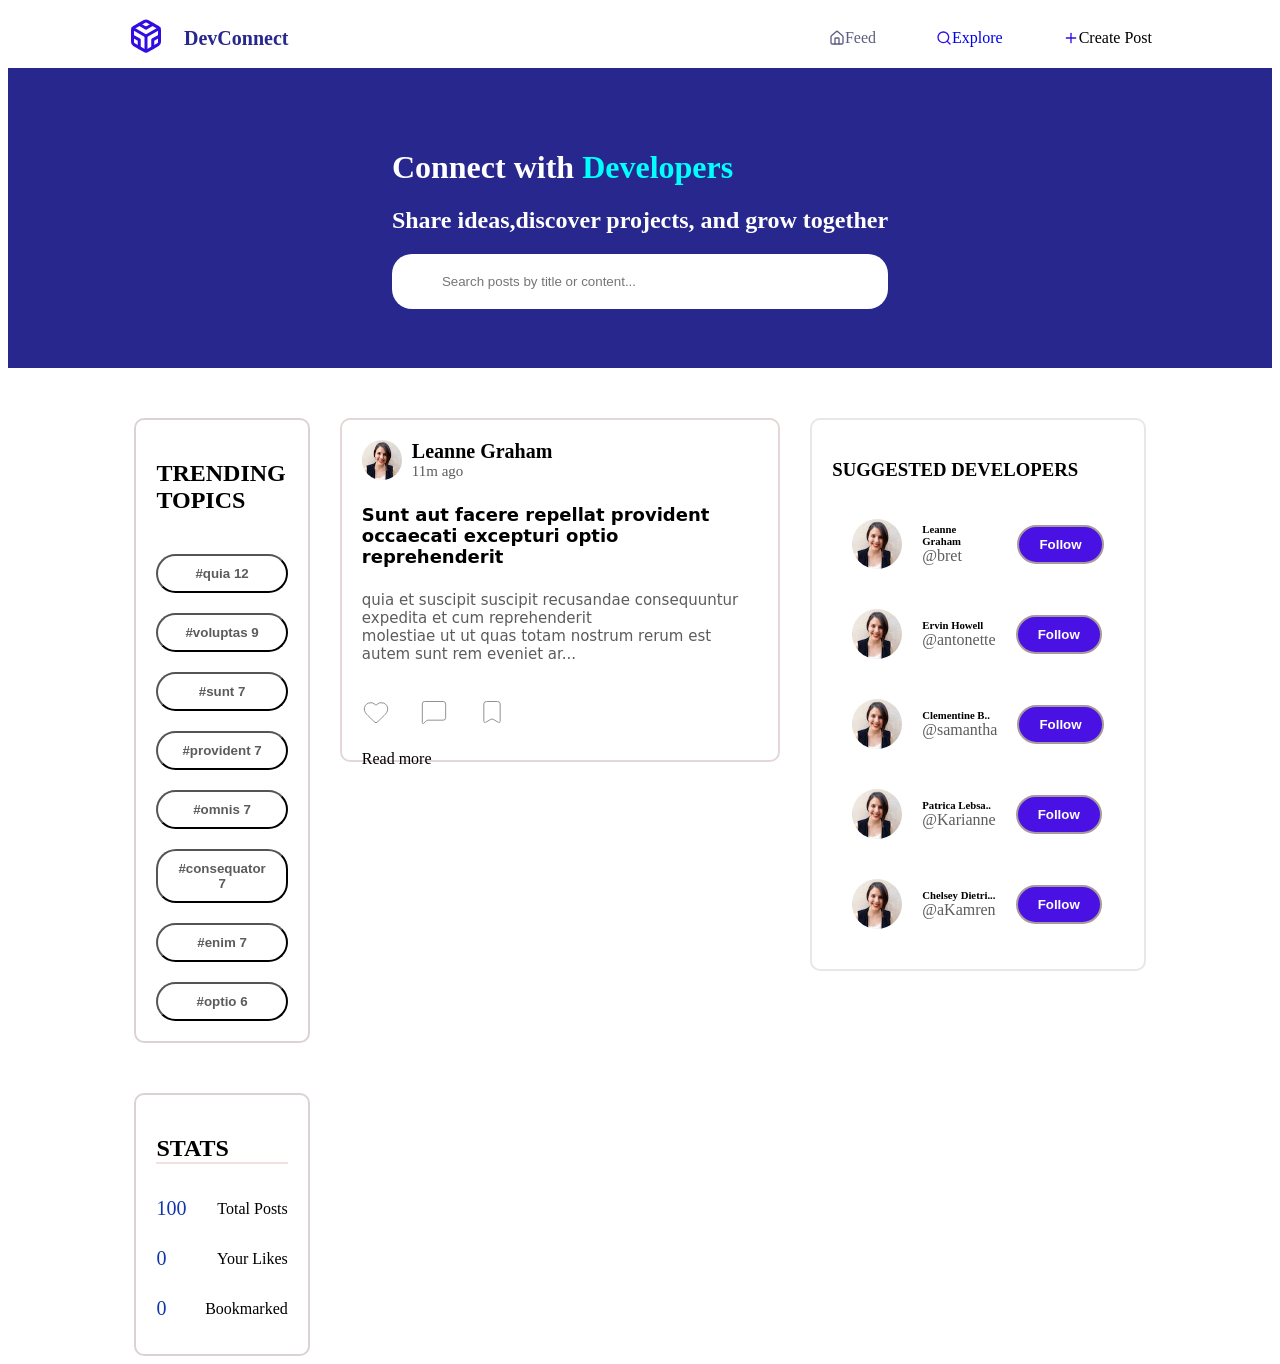
==== index.html @ de9b831e "Initializing files into github" ====
<!DOCTYPE HTML>
<HTML>
    <head>
        <meta charset="utf-8">
        <title>DevConnect</title>
        <link rel="stylesheet" href="style.css">
    </head>
    <body>
        <header>
            <div class="sticky_head">
            <div class="logo">
                <div class="logo_img">
                    <svg xmlns="http://www.w3.org/2000/svg" width="36" height="36" viewBox="0 0 24 24" fill="none" stroke="#310de3" stroke-width="2" stroke-linecap="round" stroke-linejoin="round" class="lucide lucide-codesandbox-icon lucide-codesandbox"><path d="M21 16V8a2 2 0 0 0-1-1.73l-7-4a2 2 0 0 0-2 0l-7 4A2 2 0 0 0 3 8v8a2 2 0 0 0 1 1.73l7 4a2 2 0 0 0 2 0l7-4A2 2 0 0 0 21 16z"/><polyline points="7.5 4.21 12 6.81 16.5 4.21"/><polyline points="7.5 19.79 7.5 14.6 3 12"/><polyline points="21 12 16.5 14.6 16.5 19.79"/><polyline points="3.27 6.96 12 12.01 20.73 6.96"/><line x1="12" x2="12" y1="22.08" y2="12"/></svg>
                </div>
                <div class="logo_content"><span>DevConnect</span></div>
            </div>
            <div class="menu">
                <span class="feed">
                    
                        <a href="feed.html">
                            <svg xmlns="http://www.w3.org/2000/svg" width="16" height="16" viewBox="0 0 24 24" fill="none" stroke="currentColor" stroke-width="2" stroke-linecap="round" stroke-linejoin="round" class="lucide lucide-house-icon lucide-house"><path d="M15 21v-8a1 1 0 0 0-1-1h-4a1 1 0 0 0-1 1v8"/><path d="M3 10a2 2 0 0 1 .709-1.528l7-6a2 2 0 0 1 2.582 0l7 6A2 2 0 0 1 21 10v9a2 2 0 0 1-2 2H5a2 2 0 0 1-2-2z"/></svg>
                            <span>
                                Feed
                            </span>
                        </a>
                       
                </span>
                <span class="explore">
                    
                        <a href="explore.html">
                            <svg xmlns="http://www.w3.org/2000/svg" width="16" height="16" viewBox="0 0 24 24" fill="none" stroke="#310de3" stroke-width="2" stroke-linecap="round" stroke-linejoin="round" class="lucide lucide-search-icon lucide-search"><path d="m21 21-4.34-4.34"/><circle cx="11" cy="11" r="8"/></svg>
                            <span>
                                Explore
                            </span>
                        </a>
                    
                </span>    
                <span class="create_post">
                    
                    
                        <a href="create_post.html">
                            <svg xmlns="http://www.w3.org/2000/svg" width="16" height="16" viewBox="0 0 24 24" fill="none" stroke="#310de3" stroke-width="2" stroke-linecap="round" stroke-linejoin="round" class="lucide lucide-plus-icon lucide-plus"><line x1="12" x2="12" y1="5" y2="19"/><line x1="5" x2="19" y1="12" y2="12"/></svg>
                            <span>Create Post</span>
                        </a>
                       
                </span>
            </div>
            </div>
        </header>
        <div class="blue_bar">
            <div class="blue_bar_content">
                <div class="blue_heading">
                    <h1>Connect with <span>Developers</span></h1>
                </div>
                <div class="blue_para">
                    <h2>Share ideas,discover projects, and grow together</h2>
                </div>
                <div class="input_bar">
                    <input type="text" placeholder="Search posts by title or content...">
                </div>
            </div>
        </div>

        <div class="feed_body">
            <div class="left_bar">
                <div class="trending_bar">
                    <h2>TRENDING TOPICS</h2>
                    <button>#quia <span>12</span></button>
                    <button>#voluptas <span>9</span></button>
                    <button>#sunt <span>7</span></button>
                    <button>#provident <span>7</span></button>
                    <button>#omnis <span>7</span></button>
                    <button>#consequator <span>7</span></button>
                    <button>#enim <span>7</span></button>
                    <button>#optio <span>6</span></button>

                </div> 
                <div class="stats_bar">
                    <h2>STATS</h2>
                    <div><span>100</span><p>Total Posts</p></div>
                    <div><span>0</span><p>Your Likes</p></div>
                    <div><span>0</span><p>Bookmarked</p></div>
                </div>
            
            </div>
            <div class="middle_bar">
                <div class="infinite_para">
                    <div class="post_header">
                        <img src="img/26.jpg">
                        <div class="user_details">
                            <h6>Leanne Graham</h6>
                            <p>11m ago</p>
                        </div>
                    </div>    
                        <div class="post_body">
                            <h4>
                                Sunt aut facere repellat provident occaecati excepturi optio<br>reprehenderit
                            </h4>
                            <p>
                               quia et suscipit suscipit recusandae consequuntur expedita et cum reprehenderit<br>molestiae ut ut quas totam nostrum rerum est autem sunt rem eveniet ar... 
                            </p>
                        </div>
                        <div class="post_footer">
                            <span class="like"><svg xmlns="http://www.w3.org/2000/svg" width="28" height="28" viewBox="0 0 24 24" fill="none" stroke="#878282" stroke-width="0.75" stroke-linecap="round" stroke-linejoin="round" class="lucide lucide-heart-icon lucide-heart"><path d="M2 9.5a5.5 5.5 0 0 1 9.591-3.676.56.56 0 0 0 .818 0A5.49 5.49 0 0 1 22 9.5c0 2.29-1.5 4-3 5.5l-5.492 5.313a2 2 0 0 1-3 .019L5 15c-1.5-1.5-3-3.2-3-5.5"/></svg></span>
                        
                        <span class="message">
                            <svg xmlns="http://www.w3.org/2000/svg" width="28" height="28" viewBox="0 0 24 24" fill="none" stroke="#878282" stroke-width="0.75" stroke-linecap="round" stroke-linejoin="round" class="lucide lucide-message-square-icon lucide-message-square"><path d="M22 17a2 2 0 0 1-2 2H6.828a2 2 0 0 0-1.414.586l-2.202 2.202A.71.71 0 0 1 2 21.286V5a2 2 0 0 1 2-2h16a2 2 0 0 1 2 2z"/></svg>
                        </span>
                        <span class="save">
                            <svg xmlns="http://www.w3.org/2000/svg" width="28" height="28" viewBox="0 0 24 24" fill="none" stroke="#878282" stroke-width="0.75" stroke-linecap="round" stroke-linejoin="round" class="lucide lucide-bookmark-icon lucide-bookmark"><path d="M17 3a2 2 0 0 1 2 2v15a1 1 0 0 1-1.496.868l-4.512-2.578a2 2 0 0 0-1.984 0l-4.512 2.578A1 1 0 0 1 5 20V5a2 2 0 0 1 2-2z"/></svg>
                        </span>
                        </div>
                        <span>Read more</span>
                    
                </div>
            </div>
            <div class="right_bar">
                <div class="Suggestions_bar">
                    <h3>SUGGESTED DEVELOPERS</h3>
                    <div class="developer_details">
                        <img src="img/26.jpg">
                        <div class="name">
                            <h6>Leanne Graham</h6>
                            <p>@bret</p>
                        </div>
                        <button>Follow</button>
                    </div>
                    <div class="developer_details">
                        <img src="img/26.jpg">
                        <div class="name">
                            <h6>Ervin Howell</h6>
                            <p>@antonette</p>
                        </div>
                        <button>Follow</button>
                    </div>
                    <div class="developer_details">
                        <img src="img/26.jpg">
                        <div class="name">
                            <h6>Clementine B..</h6>
                            <p>@samantha</p>
                        </div>
                        <button>Follow</button>
                    </div>
                    <div class="developer_details">
                        <img src="img/26.jpg">
                        <div class="name">
                            <h6>Patrica Lebsa..</h6>
                            <p>@Karianne</p>
                        </div>
                        <button>Follow</button>
                    </div>
                    <div class="developer_details">
                        <img src="img/26.jpg">
                        <div class="name">
                            <h6>Chelsey Dietri...</h6>
                            <p>@aKamren</p>
                        </div>
                        <button>Follow</button>
                    </div>
                </div>
                
                </div>
            </div>
        </div>

    </body>
</HTML>
---- style.css ----
.sticky_head{
    display: flex;
    align-items: center;
    justify-content: space-between;
    padding-left: 20px;
    padding-right: 100px;
    height: 60px;
}
.logo{
    display: flex;
    align-items: center;
    gap:20px;
    padding-left: 100px;
}
.logo_content{
    color: rgb(39, 39, 142);
    font-size: 20px;
    font-weight: 700;
}
.menu{
    display: flex;
    align-items: center;
    gap:20px;
    
}
.feed{
    display: flex;
    align-items: center;
    
    
    padding: 10px 20px 10px 20px;
    border-radius: 5px;
    
}
.feed a{
    display: flex;
    align-items: center;
    text-decoration: none;
    color: rgb(93, 93, 130);
}
.feed:hover{
    background-color: rgb(214, 214, 228);
    color: rgb(159, 87, 214);
}

.explore{
    display: flex;
    align-items: center;
    
    gap:10px;
    padding: 10px 20px 10px 20px;
    border-radius: 5px;
}
.explore a{
    display: flex;
    align-items: center;
    text-decoration: none;
}
.explore:hover{
    background-color: rgb(214, 214, 228);
    color: rgb(142, 9, 224);
}
.create_post{
    display: flex;
    align-items: center;
    gap:10px;
    padding: 10px 20px 10px 20px;
    border-radius: 5px;
}
.create_post a{
    display: flex;
    align-items: center;
    text-decoration: none;
    color: black;
}
.create_post:hover{
    background-color: rgb(214, 214, 228);
    color: rgb(159, 87, 214);
}

.blue_bar{
    display: flex;
    flex-direction: column;
    align-items: center;
    justify-content: center;
    gap: 20px;
    background-color: rgb(39, 39, 142);
    width: 100%;
    height:300px;
    color:white;
   
}


.blue_para_heading{
    font-size: 50px;
    font-weight: 700;

}
.blue_heading span{
    color:aqua;
}

.input_bar{
    display: flex;
    align-items: center;
    justify-content: center;
    width: 100%;
}
.input_bar input{
    width: 50%;
    padding: 10px;
    border-radius: 20px;
    border: none;
    
    padding:20px 200px 20px 50px;
}



/* trending section */


.left_bar{
    display: flex;
    flex-direction: column;
    gap:50px;
}
.feed_body{
    display: flex;
    padding-left: 10%;
    padding-right: 10%;
    padding-top: 50px;
    gap:30px;
    justify-content: center;

}
.trending_bar{
    display: flex;
    flex-direction: column;
    justify-content: space-around;
    gap: 20px;
    padding: 20px;
    border:2px solid rgb(219, 211, 211);
    border-radius: 10px;
}
.trending_bar button{
    padding: 10px 20px 10px 20px;
    border-radius: 20px;
    border: 2px sloid  rgb(168, 154, 154);
    background-color: white;
    color: rgb(93, 91, 91);
    font-weight: 700;
}

.trending_bar button:hover{
    background-color: rgb(214, 214, 228);
    color: rgb(142, 9, 224);
    cursor: pointer;
}

.stats_bar{
    display: flex;
    flex-direction: column;
    padding:20px 20px 20px 20px;
    border:2px solid rgb(219, 211, 211);
    border-radius: 10px;;
}
.stats_bar h2{
    border-bottom: 2px solid rgb(243, 223, 223);
}

.stats_bar div{
    display: flex;
    align-items: center;
    justify-content: space-between;
    
}
.stats_bar div span{
    font-size: 20px;
    color: rgb(16, 54, 170);
}


/*middle bar*/
.middle_bar{
    display: flex;
    flex-direction: column;
    flex-grow: 1;
    border:2px solid rgb(229, 215, 215);
    border-radius: 10px;
    padding:20px 20px 20px 20px;
    height:300px;
}
.post_header{
    display: flex;
    
    align-items: center;
    
}
.post_header img{
    width: 40px;
    height: 40px;
    border-radius: 50%;
}
.user_details{
    display: flex;
    flex-direction: column;
    padding-left: 10px;
    
    
    
}
.user_details h6{
    font-size: 20px;
    margin-bottom:0;
    margin-top: 0;
    
}
.user_details p{
    font-size:15px ;
    margin:0;
    color: rgb(93, 91, 91);
}
.post_body h4{
    font-size: 18px;
    font-family: system-ui, -apple-system, BlinkMacSystemFont, 'Segoe UI', Roboto, Oxygen, Ubuntu, Cantarell, 'Open Sans', 'Helvetica Neue', sans-serif;
    
}
.post_body p{
    font-size: 15px;
    color: rgb(93, 91, 91);
    font-family: system-ui, -apple-system, BlinkMacSystemFont, 'Segoe UI', Roboto, Oxygen, Ubuntu, Cantarell, 'Open Sans', 'Helvetica Neue', sans-serif;
}

.post_footer{
    display: flex;
    align-items: center;
    gap: 30px;
    padding-top: 20px;
    padding-bottom: 20px;
}
.user_details h6:hover{
    color:blue;
}
.post_body h4:hover{
    color:blue;
}






















/*right bar*/
.right_bar{
    display:flex;
    flex-direction: column;
    border:2px solid rgb(233, 230, 230);
    border-radius: 10px;
    width:fit-content;
    height:fit-content;
}
.Suggestions_bar{
    display: flex;
    flex-direction: column;
    padding: 20px;
}
.developer_details{
    display: flex;
    align-items: center;
    gap: 20px;
    padding: 20px;
}
.developer_details img{
    width: 50px;
    height: 50px;
    border-radius: 50%;
}
.developer_details div{
    display: flex;
    flex-direction: column;
}
.name h6{
    margin:0;
    margin-bottom: 0;
}
.name p{
    margin:0;
    color: rgb(93, 91, 91);
}

.developer_details button{
    padding: 10px 20px 10px 20px;
    border-radius: 20px;
    border: 2px solid  rgb(168, 154, 154);
    background-color: rgb(73, 17, 227);
    color: white;
    font-weight: 700;
}
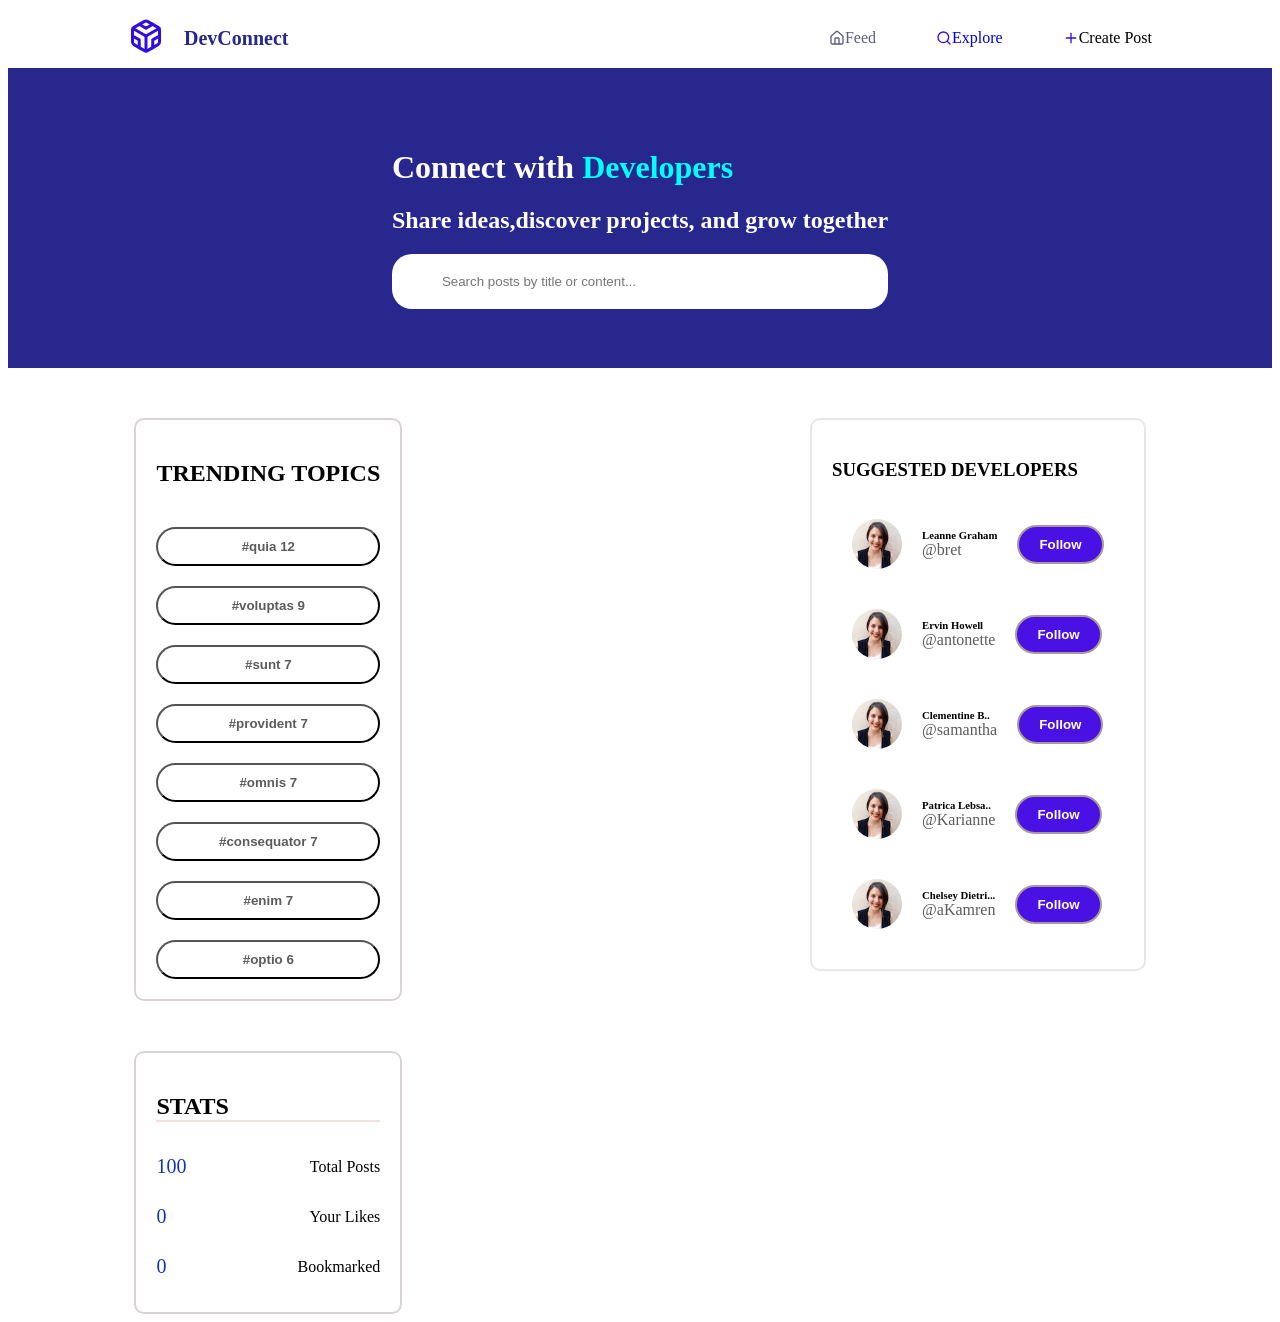
==== commit 4c4a9d05: "added js file" ====
--- a/index.html
+++ b/index.html
@@ -83,7 +83,7 @@
                 </div>
             
             </div>
-            <div class="middle_bar">
+            <!--<div class="middle_bar">
                 <div class="infinite_para">
                     <div class="post_header">
                         <img src="img/26.jpg">
@@ -113,7 +113,14 @@
                         <span>Read more</span>
                     
                 </div>
-            </div>
+            </div>-->
+
+
+
+            <div class="middle_bar">
+                <div class="infinite_para" id="feed"></div>
+            
+                </div>
             <div class="right_bar">
                 <div class="Suggestions_bar">
                     <h3>SUGGESTED DEVELOPERS</h3>
@@ -162,6 +169,6 @@
                 </div>
             </div>
         </div>
-
+        <script src="index.js"></script>
     </body>
 </HTML>
--- a/style.css
+++ b/style.css
@@ -121,19 +121,24 @@
 /* trending section */
 
 
-.left_bar{
-    display: flex;
-    flex-direction: column;
-    gap:50px;
-}
+
 .feed_body{
     display: flex;
+    align-items: flex-start;
     padding-left: 10%;
     padding-right: 10%;
     padding-top: 50px;
     gap:30px;
     justify-content: center;
-
+    
+}
+
+.left_bar{
+    display: flex;
+    flex-direction: column;
+    gap:50px;
+    position: sticky;
+    top: 30px;
 }
 .trending_bar{
     display: flex;
@@ -143,6 +148,7 @@
     padding: 20px;
     border:2px solid rgb(219, 211, 211);
     border-radius: 10px;
+    
 }
 .trending_bar button{
     padding: 10px 20px 10px 20px;
@@ -164,7 +170,8 @@
     flex-direction: column;
     padding:20px 20px 20px 20px;
     border:2px solid rgb(219, 211, 211);
-    border-radius: 10px;;
+    border-radius: 10px;
+       
 }
 .stats_bar h2{
     border-bottom: 2px solid rgb(243, 223, 223);
@@ -183,7 +190,7 @@
 
 
 /*middle bar*/
-.middle_bar{
+/*.middle_bar{
     display: flex;
     flex-direction: column;
     flex-grow: 1;
@@ -191,6 +198,11 @@
     border-radius: 10px;
     padding:20px 20px 20px 20px;
     height:300px;
+    transition: transform 0.3s ease, box-shadow 0.3s ease;
+}
+.middle_bar:hover{
+    box-shadow: 0 0 2px blue;
+    transform: translateY(-5px) scale(1); 
 }
 .post_header{
     display: flex;
@@ -246,7 +258,90 @@
 .post_body h4:hover{
     color:blue;
 }
-
+*/
+.post_footer span svg {
+  transition: stroke 0.2s ease, fill 0.2s ease, transform 0.15s ease;
+  cursor: pointer;
+}
+
+.post_footer span:active svg {
+  transform: scale(0.9);
+}
+
+
+.middle_bar{
+  display: flex;
+  flex-direction: column;
+  
+  gap: 16px;          
+  flex-grow: 1;
+  padding: 20px;
+  
+}
+
+.post{
+  border: 2px solid rgb(229, 215, 215);
+  border-radius: 10px;
+  padding: 20px;
+  transition: transform 0.3s ease, box-shadow 0.3s ease;
+  background: #fff;
+}
+.post {
+  margin-bottom: 16px;   
+}
+.post:hover{
+  box-shadow: 0 0 6px blue;
+  transform: translateY(-5px);
+}
+
+.post_header{
+  display: flex;
+  align-items: center;
+}
+
+.post_header img{
+  width: 40px;
+  height: 40px;
+  border-radius: 50%;
+}
+
+.user_details{
+  display: flex;
+  flex-direction: column;
+  padding-left: 10px;
+}
+
+.user_details h6{
+  font-size: 20px;
+  margin: 0;
+}
+
+.user_details p{
+  font-size: 15px;
+  margin: 0;
+  color: rgb(93, 91, 91);
+}
+
+.post_body h4{
+  font-size: 18px;
+}
+
+.post_body p{
+  font-size: 15px;
+  color: rgb(93, 91, 91);
+}
+
+.post_footer{
+  display: flex;
+  align-items: center;
+  gap: 30px;
+  padding: 20px 0;
+}
+
+.user_details h6:hover,
+.post_body h4:hover{
+  color: blue;
+}
 
 
 
@@ -276,6 +371,8 @@
     border-radius: 10px;
     width:fit-content;
     height:fit-content;
+    position: sticky;
+    top: 30px;
 }
 .Suggestions_bar{
     display: flex;
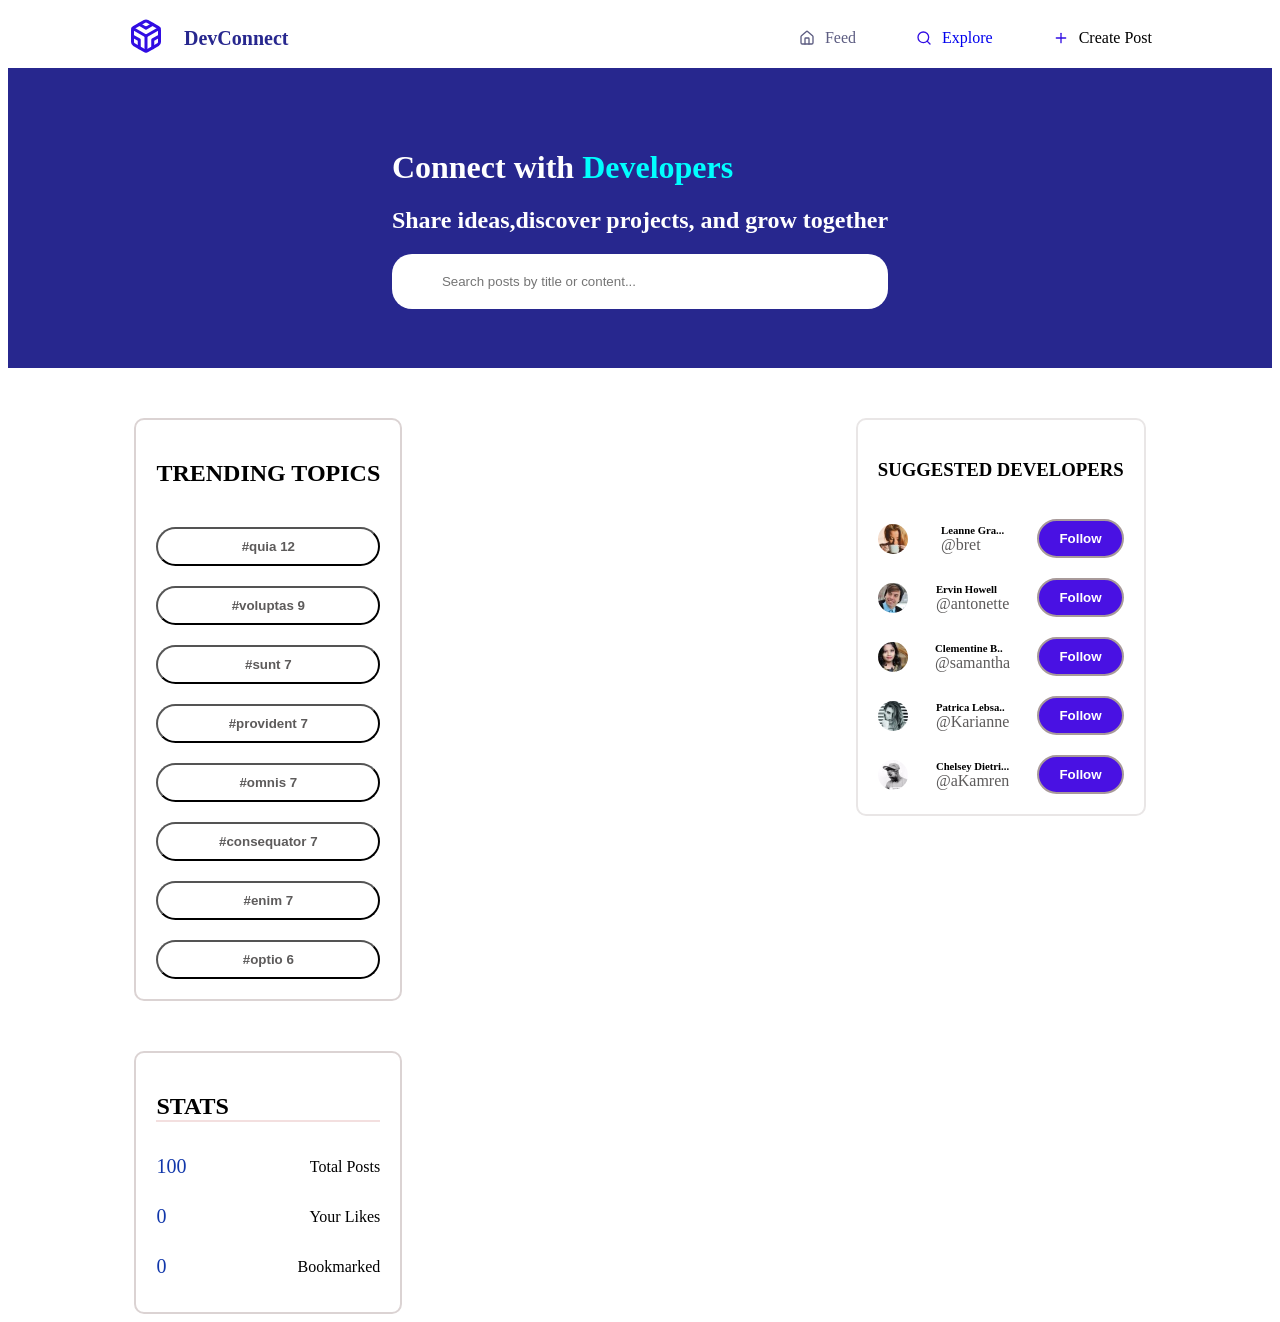
==== commit 8c93c57d: "Add JS file and UI updates" ====
--- a/index.html
+++ b/index.html
@@ -38,7 +38,7 @@
                 <span class="create_post">
                     
                     
-                        <a href="create_post.html">
+                        <a href="create.html">
                             <svg xmlns="http://www.w3.org/2000/svg" width="16" height="16" viewBox="0 0 24 24" fill="none" stroke="#310de3" stroke-width="2" stroke-linecap="round" stroke-linejoin="round" class="lucide lucide-plus-icon lucide-plus"><line x1="12" x2="12" y1="5" y2="19"/><line x1="5" x2="19" y1="12" y2="12"/></svg>
                             <span>Create Post</span>
                         </a>
@@ -56,7 +56,7 @@
                     <h2>Share ideas,discover projects, and grow together</h2>
                 </div>
                 <div class="input_bar">
-                    <input type="text" placeholder="Search posts by title or content...">
+                    <input id="search_input" type="text" placeholder="Search posts by title or content...">
                 </div>
             </div>
         </div>
@@ -83,41 +83,12 @@
                 </div>
             
             </div>
-            <!--<div class="middle_bar">
-                <div class="infinite_para">
-                    <div class="post_header">
-                        <img src="img/26.jpg">
-                        <div class="user_details">
-                            <h6>Leanne Graham</h6>
-                            <p>11m ago</p>
-                        </div>
-                    </div>    
-                        <div class="post_body">
-                            <h4>
-                                Sunt aut facere repellat provident occaecati excepturi optio<br>reprehenderit
-                            </h4>
-                            <p>
-                               quia et suscipit suscipit recusandae consequuntur expedita et cum reprehenderit<br>molestiae ut ut quas totam nostrum rerum est autem sunt rem eveniet ar... 
-                            </p>
-                        </div>
-                        <div class="post_footer">
-                            <span class="like"><svg xmlns="http://www.w3.org/2000/svg" width="28" height="28" viewBox="0 0 24 24" fill="none" stroke="#878282" stroke-width="0.75" stroke-linecap="round" stroke-linejoin="round" class="lucide lucide-heart-icon lucide-heart"><path d="M2 9.5a5.5 5.5 0 0 1 9.591-3.676.56.56 0 0 0 .818 0A5.49 5.49 0 0 1 22 9.5c0 2.29-1.5 4-3 5.5l-5.492 5.313a2 2 0 0 1-3 .019L5 15c-1.5-1.5-3-3.2-3-5.5"/></svg></span>
-                        
-                        <span class="message">
-                            <svg xmlns="http://www.w3.org/2000/svg" width="28" height="28" viewBox="0 0 24 24" fill="none" stroke="#878282" stroke-width="0.75" stroke-linecap="round" stroke-linejoin="round" class="lucide lucide-message-square-icon lucide-message-square"><path d="M22 17a2 2 0 0 1-2 2H6.828a2 2 0 0 0-1.414.586l-2.202 2.202A.71.71 0 0 1 2 21.286V5a2 2 0 0 1 2-2h16a2 2 0 0 1 2 2z"/></svg>
-                        </span>
-                        <span class="save">
-                            <svg xmlns="http://www.w3.org/2000/svg" width="28" height="28" viewBox="0 0 24 24" fill="none" stroke="#878282" stroke-width="0.75" stroke-linecap="round" stroke-linejoin="round" class="lucide lucide-bookmark-icon lucide-bookmark"><path d="M17 3a2 2 0 0 1 2 2v15a1 1 0 0 1-1.496.868l-4.512-2.578a2 2 0 0 0-1.984 0l-4.512 2.578A1 1 0 0 1 5 20V5a2 2 0 0 1 2-2z"/></svg>
-                        </span>
-                        </div>
-                        <span>Read more</span>
-                    
-                </div>
-            </div>-->
+            
 
 
-
+            
             <div class="middle_bar">
+                
                 <div class="infinite_para" id="feed"></div>
             
                 </div>
@@ -125,44 +96,44 @@
                 <div class="Suggestions_bar">
                     <h3>SUGGESTED DEVELOPERS</h3>
                     <div class="developer_details">
-                        <img src="img/26.jpg">
+                        <img src="img/60.jpeg">
                         <div class="name">
-                            <h6>Leanne Graham</h6>
+                            <h6>Leanne Gra...</h6>
                             <p>@bret</p>
                         </div>
-                        <button>Follow</button>
+                        <button class="follow_button">Follow</button>
                     </div>
                     <div class="developer_details">
-                        <img src="img/26.jpg">
+                        <img src="img/61.jpeg">
                         <div class="name">
                             <h6>Ervin Howell</h6>
                             <p>@antonette</p>
                         </div>
-                        <button>Follow</button>
+                        <button class="follow_button">Follow</button>
                     </div>
                     <div class="developer_details">
-                        <img src="img/26.jpg">
+                        <img src="img/62.jpeg">
                         <div class="name">
                             <h6>Clementine B..</h6>
                             <p>@samantha</p>
                         </div>
-                        <button>Follow</button>
+                        <button class="follow_button">Follow</button>
                     </div>
                     <div class="developer_details">
-                        <img src="img/26.jpg">
+                        <img src="img/63.jpeg">
                         <div class="name">
                             <h6>Patrica Lebsa..</h6>
                             <p>@Karianne</p>
                         </div>
-                        <button>Follow</button>
+                        <button class="follow_button">Follow</button>
                     </div>
                     <div class="developer_details">
-                        <img src="img/26.jpg">
+                        <img src="img/64.jpeg">
                         <div class="name">
                             <h6>Chelsey Dietri...</h6>
                             <p>@aKamren</p>
                         </div>
-                        <button>Follow</button>
+                        <button class="follow_button">Follow</button>
                     </div>
                 </div>
                 
--- a/style.css
+++ b/style.css
@@ -5,6 +5,11 @@
     padding-left: 20px;
     padding-right: 100px;
     height: 60px;
+    position:sticky;
+    top:0;
+    
+    z-index: 1000;
+    
 }
 .logo{
     display: flex;
@@ -34,6 +39,7 @@
 }
 .feed a{
     display: flex;
+    gap:10px;
     align-items: center;
     text-decoration: none;
     color: rgb(93, 93, 130);
@@ -53,6 +59,7 @@
 }
 .explore a{
     display: flex;
+    gap:10px;
     align-items: center;
     text-decoration: none;
 }
@@ -69,6 +76,7 @@
 }
 .create_post a{
     display: flex;
+    gap: 10px;
     align-items: center;
     text-decoration: none;
     color: black;
@@ -189,76 +197,7 @@
 }
 
 
-/*middle bar*/
-/*.middle_bar{
-    display: flex;
-    flex-direction: column;
-    flex-grow: 1;
-    border:2px solid rgb(229, 215, 215);
-    border-radius: 10px;
-    padding:20px 20px 20px 20px;
-    height:300px;
-    transition: transform 0.3s ease, box-shadow 0.3s ease;
-}
-.middle_bar:hover{
-    box-shadow: 0 0 2px blue;
-    transform: translateY(-5px) scale(1); 
-}
-.post_header{
-    display: flex;
-    
-    align-items: center;
-    
-}
-.post_header img{
-    width: 40px;
-    height: 40px;
-    border-radius: 50%;
-}
-.user_details{
-    display: flex;
-    flex-direction: column;
-    padding-left: 10px;
-    
-    
-    
-}
-.user_details h6{
-    font-size: 20px;
-    margin-bottom:0;
-    margin-top: 0;
-    
-}
-.user_details p{
-    font-size:15px ;
-    margin:0;
-    color: rgb(93, 91, 91);
-}
-.post_body h4{
-    font-size: 18px;
-    font-family: system-ui, -apple-system, BlinkMacSystemFont, 'Segoe UI', Roboto, Oxygen, Ubuntu, Cantarell, 'Open Sans', 'Helvetica Neue', sans-serif;
-    
-}
-.post_body p{
-    font-size: 15px;
-    color: rgb(93, 91, 91);
-    font-family: system-ui, -apple-system, BlinkMacSystemFont, 'Segoe UI', Roboto, Oxygen, Ubuntu, Cantarell, 'Open Sans', 'Helvetica Neue', sans-serif;
-}
-
-.post_footer{
-    display: flex;
-    align-items: center;
-    gap: 30px;
-    padding-top: 20px;
-    padding-bottom: 20px;
-}
-.user_details h6:hover{
-    color:blue;
-}
-.post_body h4:hover{
-    color:blue;
-}
-*/
+
 .post_footer span svg {
   transition: stroke 0.2s ease, fill 0.2s ease, transform 0.15s ease;
   cursor: pointer;
@@ -367,10 +306,12 @@
 .right_bar{
     display:flex;
     flex-direction: column;
+    justify-content: flex-start;
+    gap:10px;
     border:2px solid rgb(233, 230, 230);
     border-radius: 10px;
     width:fit-content;
-    height:fit-content;
+    
     position: sticky;
     top: 30px;
 }
@@ -379,15 +320,19 @@
     flex-direction: column;
     padding: 20px;
 }
+
+
 .developer_details{
     display: flex;
     align-items: center;
+    justify-content: space-between;
     gap: 20px;
-    padding: 20px;
+    padding:0;
+    padding-top: 20px;
 }
 .developer_details img{
-    width: 50px;
-    height: 50px;
+    width: 30px;
+    height: 30px;
     border-radius: 50%;
 }
 .developer_details div{
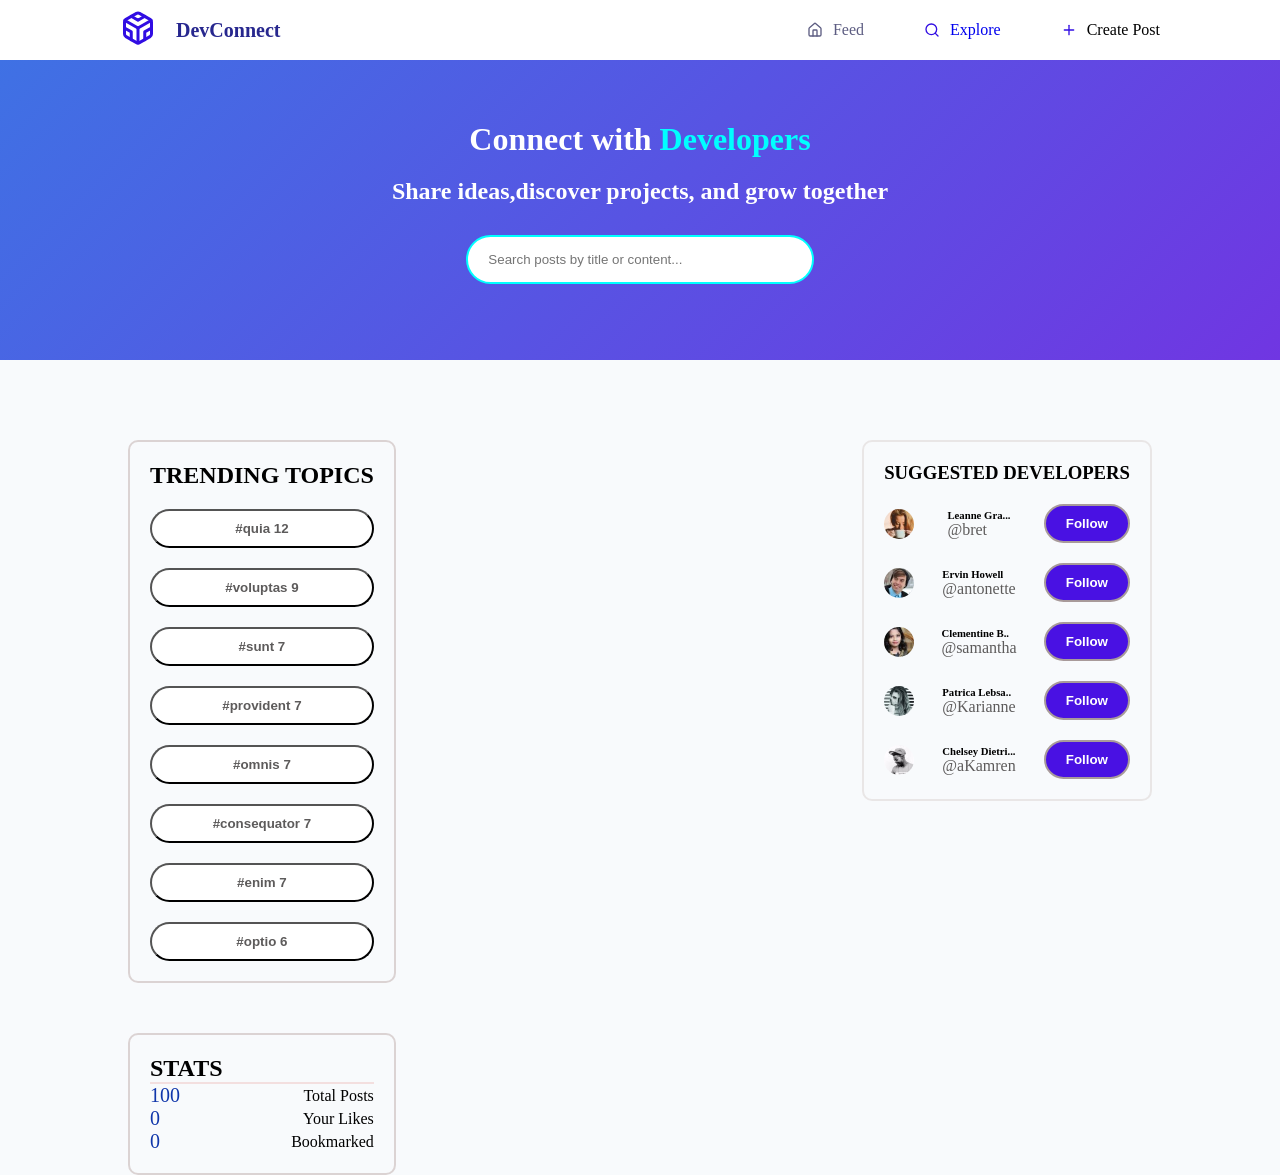
==== commit 454718a0: "Initial commit" ====
--- a/index.html
+++ b/index.html
@@ -3,7 +3,7 @@
     <head>
         <meta charset="utf-8">
         <title>DevConnect</title>
-        <link rel="stylesheet" href="style.css">
+        <link rel="stylesheet" href="./style.scss/styles.css">
     </head>
     <body>
         <header>
@@ -17,7 +17,7 @@
             <div class="menu">
                 <span class="feed">
                     
-                        <a href="feed.html">
+                        <a href="index.html">
                             <svg xmlns="http://www.w3.org/2000/svg" width="16" height="16" viewBox="0 0 24 24" fill="none" stroke="currentColor" stroke-width="2" stroke-linecap="round" stroke-linejoin="round" class="lucide lucide-house-icon lucide-house"><path d="M15 21v-8a1 1 0 0 0-1-1h-4a1 1 0 0 0-1 1v8"/><path d="M3 10a2 2 0 0 1 .709-1.528l7-6a2 2 0 0 1 2.582 0l7 6A2 2 0 0 1 21 10v9a2 2 0 0 1-2 2H5a2 2 0 0 1-2-2z"/></svg>
                             <span>
                                 Feed
--- a/style.scss/styles.css
+++ b/style.scss/styles.css
@@ -0,0 +1,1159 @@
+.sticky_head {
+  display: flex;
+  align-items: center;
+  justify-content: space-between;
+  padding-left: 20px;
+  padding-right: 100px;
+  height: 60px;
+  position: sticky;
+  top: 0;
+  z-index: 1000;
+}
+
+.logo {
+  display: flex;
+  align-items: center;
+  gap: 20px;
+  padding-left: 100px;
+}
+
+.logo_content {
+  color: rgb(39, 39, 142);
+  font-size: 20px;
+  font-weight: 700;
+}
+
+.menu {
+  display: flex;
+  align-items: center;
+  gap: 20px;
+}
+
+.feed {
+  display: flex;
+  align-items: center;
+  padding: 10px 20px 10px 20px;
+  border-radius: 5px;
+}
+
+.feed a {
+  display: flex;
+  gap: 10px;
+  align-items: center;
+  text-decoration: none;
+  color: rgb(93, 93, 130);
+}
+
+.feed:hover {
+  background-color: rgb(214, 214, 228);
+  color: rgb(159, 87, 214);
+}
+
+.explore {
+  display: flex;
+  align-items: center;
+  gap: 10px;
+  padding: 10px 20px 10px 20px;
+  border-radius: 5px;
+}
+
+.explore a {
+  display: flex;
+  gap: 10px;
+  align-items: center;
+  text-decoration: none;
+}
+
+.explore:hover {
+  background-color: rgb(214, 214, 228);
+  color: rgb(142, 9, 224);
+}
+
+.create_post {
+  display: flex;
+  align-items: center;
+  gap: 10px;
+  padding: 10px 20px 10px 20px;
+  border-radius: 5px;
+}
+
+.create_post a {
+  display: flex;
+  gap: 10px;
+  align-items: center;
+  text-decoration: none;
+  color: black;
+}
+
+.create_post:hover {
+  background-color: rgb(214, 214, 228);
+  color: rgb(159, 87, 214);
+}
+
+.blue_bar {
+  display: flex;
+  flex-direction: column;
+  align-items: center;
+  justify-content: center;
+  gap: 20px;
+  background-color: rgb(39, 39, 142);
+  width: 100%;
+  height: 300px;
+  color: white;
+}
+
+.blue_para_heading {
+  font-size: 50px;
+  font-weight: 700;
+}
+
+.blue_heading span {
+  color: aqua;
+}
+
+.input_bar {
+  display: flex;
+  align-items: center;
+  justify-content: center;
+  width: 100%;
+}
+
+.input_bar input {
+  width: 50%;
+  padding: 10px;
+  border-radius: 20px;
+  border: none;
+  padding: 20px 200px 20px 50px;
+}
+
+/* trending section */
+.feed_body {
+  display: flex;
+  align-items: flex-start;
+  padding-left: 10%;
+  padding-right: 10%;
+  padding-top: 50px;
+  gap: 30px;
+  justify-content: center;
+}
+
+.left_bar {
+  display: flex;
+  flex-direction: column;
+  gap: 50px;
+  position: sticky;
+  top: 30px;
+}
+
+.trending_bar {
+  display: flex;
+  flex-direction: column;
+  justify-content: space-around;
+  gap: 20px;
+  padding: 20px;
+  border: 2px solid rgb(219, 211, 211);
+  border-radius: 10px;
+}
+
+.trending_bar button {
+  padding: 10px 20px 10px 20px;
+  border-radius: 20px;
+  border: 2px sloid rgb(168, 154, 154);
+  background-color: white;
+  color: rgb(93, 91, 91);
+  font-weight: 700;
+}
+
+.trending_bar button:hover {
+  background-color: rgb(214, 214, 228);
+  color: rgb(142, 9, 224);
+  cursor: pointer;
+}
+
+.stats_bar {
+  display: flex;
+  flex-direction: column;
+  padding: 20px 20px 20px 20px;
+  border: 2px solid rgb(219, 211, 211);
+  border-radius: 10px;
+}
+
+.stats_bar h2 {
+  border-bottom: 2px solid rgb(243, 223, 223);
+}
+
+.stats_bar div {
+  display: flex;
+  align-items: center;
+  justify-content: space-between;
+}
+
+.stats_bar div span {
+  font-size: 20px;
+  color: rgb(16, 54, 170);
+}
+
+.post_footer span svg {
+  transition: stroke 0.2s ease, fill 0.2s ease, transform 0.15s ease;
+  cursor: pointer;
+}
+
+.post_footer span:active svg {
+  transform: scale(0.9);
+}
+
+.middle_bar {
+  display: flex;
+  flex-direction: column;
+  gap: 16px;
+  flex-grow: 1;
+  padding: 20px;
+}
+
+.post {
+  border: 2px solid rgb(229, 215, 215);
+  border-radius: 10px;
+  padding: 20px;
+  transition: transform 0.3s ease, box-shadow 0.3s ease;
+  background: #fff;
+}
+
+.post {
+  margin-bottom: 16px;
+}
+
+.post:hover {
+  box-shadow: 0 0 6px blue;
+  transform: translateY(-5px);
+}
+
+.post_header {
+  display: flex;
+  align-items: center;
+}
+
+.post_header img {
+  width: 40px;
+  height: 40px;
+  border-radius: 50%;
+}
+
+.user_details {
+  display: flex;
+  flex-direction: column;
+  padding-left: 10px;
+}
+
+.user_details h6 {
+  font-size: 20px;
+  margin: 0;
+}
+
+.user_details p {
+  font-size: 15px;
+  margin: 0;
+  color: rgb(93, 91, 91);
+}
+
+.post_body h4 {
+  font-size: 18px;
+}
+
+.post_body p {
+  font-size: 15px;
+  color: rgb(93, 91, 91);
+}
+
+.post_footer {
+  display: flex;
+  align-items: center;
+  gap: 30px;
+  padding: 20px 0;
+}
+
+.user_details h6:hover,
+.post_body h4:hover {
+  color: blue;
+}
+
+/*right bar*/
+.right_bar {
+  display: flex;
+  flex-direction: column;
+  justify-content: flex-start;
+  gap: 10px;
+  border: 2px solid rgb(233, 230, 230);
+  border-radius: 10px;
+  width: -moz-fit-content;
+  width: fit-content;
+  position: sticky;
+  top: 30px;
+}
+
+.Suggestions_bar {
+  display: flex;
+  flex-direction: column;
+  padding: 20px;
+}
+
+.developer_details {
+  display: flex;
+  align-items: center;
+  justify-content: space-between;
+  gap: 20px;
+  padding: 0;
+  padding-top: 20px;
+}
+
+.developer_details img {
+  width: 30px;
+  height: 30px;
+  border-radius: 50%;
+}
+
+.developer_details div {
+  display: flex;
+  flex-direction: column;
+}
+
+.name h6 {
+  margin: 0;
+  margin-bottom: 0;
+}
+
+.name p {
+  margin: 0;
+  color: rgb(93, 91, 91);
+}
+
+.developer_details button {
+  padding: 10px 20px 10px 20px;
+  border-radius: 20px;
+  border: 2px solid rgb(168, 154, 154);
+  background-color: rgb(73, 17, 227);
+  color: white;
+  font-weight: 700;
+}
+
+body {
+  padding-top: 60px;
+}
+
+.sticky_head {
+  display: flex;
+  align-items: center;
+  justify-content: space-between;
+  padding-left: 20px;
+  padding-right: 100px;
+  height: 60px;
+  position: fixed;
+  top: 0;
+  width: 100%;
+  background: white;
+  z-index: 1000;
+}
+
+.logo {
+  display: flex;
+  align-items: center;
+  gap: 20px;
+  padding-left: 100px;
+}
+
+.logo_content {
+  color: rgb(39, 39, 142);
+  font-size: 20px;
+  font-weight: 700;
+}
+
+.menu {
+  display: flex;
+  align-items: center;
+  gap: 20px;
+}
+
+.feed {
+  display: flex;
+  align-items: center;
+  padding: 10px 20px 10px 20px;
+  border-radius: 5px;
+}
+
+.feed a {
+  display: flex;
+  align-items: center;
+  text-decoration: none;
+  color: rgb(93, 93, 130);
+}
+
+.feed:hover {
+  background-color: rgb(214, 214, 228);
+  color: rgb(159, 87, 214);
+}
+
+.explore {
+  display: flex;
+  align-items: center;
+  gap: 10px;
+  padding: 10px 20px 10px 20px;
+  border-radius: 5px;
+}
+
+.explore a {
+  display: flex;
+  align-items: center;
+  text-decoration: none;
+}
+
+.explore:hover {
+  background-color: rgb(214, 214, 228);
+  color: rgb(142, 9, 224);
+}
+
+.create_post {
+  display: flex;
+  align-items: center;
+  gap: 10px;
+  padding: 10px 20px 10px 20px;
+  border-radius: 5px;
+}
+
+.create_post a {
+  display: flex;
+  align-items: center;
+  text-decoration: none;
+  color: black;
+}
+
+.create_post:hover {
+  background-color: rgb(214, 214, 228);
+  color: rgb(159, 87, 214);
+}
+
+.blue_bar {
+  display: flex;
+  flex-direction: column;
+  align-items: center;
+  justify-content: center;
+  gap: 20px;
+  background: linear-gradient(135deg, rgb(63, 113, 228), rgb(112, 54, 226));
+  width: 100%;
+  height: 300px;
+  color: white;
+  margin-bottom: 30px;
+}
+
+.blue_bar_content {
+  display: flex;
+  flex-direction: column;
+  gap: 20px;
+  text-align: center;
+}
+
+.blue_heading span {
+  color: aqua;
+}
+
+.input_bar {
+  display: flex;
+  justify-content: center;
+  width: 100%;
+  margin-top: 10px;
+}
+
+.input_bar input {
+  width: 70%;
+  padding: 15px 20px;
+  border-radius: 25px;
+  border: 2px solid aqua;
+}
+
+.explore-container {
+  display: grid;
+  grid-template-columns: repeat(3, 1fr);
+  margin: 0px 120px;
+  gap: 30px;
+  padding: 0 30px;
+}
+
+.user-details {
+  display: flex;
+  flex-direction: column;
+  align-items: center;
+  border: 0.1px solid black;
+  border-radius: 8px;
+  position: relative;
+  overflow: hidden;
+  background: white;
+}
+
+.user-details:hover {
+  transform: translate(3%, -3%);
+}
+
+.user-top-color {
+  width: 100%;
+  height: 80px;
+  background: linear-gradient(135deg, rgb(63, 113, 228), rgb(112, 54, 226));
+}
+
+.user-photo {
+  position: absolute;
+  top: 40px;
+  left: 50%;
+  transform: translateX(-50%);
+  width: 72px;
+  height: 72px;
+  border-radius: 50%;
+  border: 4px solid white;
+  -o-object-fit: cover;
+     object-fit: cover;
+}
+
+.user-information {
+  display: flex;
+  flex-direction: column;
+  gap: 10px;
+  align-items: center;
+  margin-top: 50px;
+  padding-bottom: 20px;
+}
+
+.user-data {
+  display: flex;
+  flex-direction: row;
+  gap: 20px;
+  align-items: center;
+}
+
+.user-posts {
+  display: flex;
+  flex-direction: column;
+  align-items: center;
+}
+
+.user-posts strong {
+  font-size: 1rem;
+  font-weight: 900;
+}
+
+.top-color {
+  background-color: rgb(62, 103, 199);
+}
+
+.view-profile-btn {
+  margin: 0 20px 20px;
+}
+
+.view-profile {
+  display: flex;
+  justify-content: center;
+  align-items: center;
+  width: 100%;
+  box-sizing: border-box;
+  padding: 10px 80px;
+  border: 2px solid rgb(63, 113, 228);
+  border-radius: 6px;
+  background: white;
+  color: rgb(63, 113, 228);
+  font-weight: 600;
+  cursor: pointer;
+  transition: 0.3s ease;
+}
+
+.footer-section {
+  margin-top: 20px;
+  width: 100%;
+  height: 80px;
+  background-color: black;
+  color: white;
+  text-align: center;
+  padding-top: 30px;
+}
+
+body {
+  background-color: #f8fafc;
+  padding-top: 60px;
+}
+
+.sticky_head {
+  display: flex;
+  align-items: center;
+  justify-content: space-between;
+  padding-left: 20px;
+  padding-right: 100px;
+  height: 60px;
+  position: fixed;
+  top: 0;
+  width: 100%;
+  background: white;
+  z-index: 1000;
+}
+
+.logo {
+  display: flex;
+  align-items: center;
+  gap: 20px;
+  padding-left: 100px;
+}
+
+.logo_content {
+  color: rgb(39, 39, 142);
+  font-size: 20px;
+  font-weight: 700;
+}
+
+.menu {
+  display: flex;
+  align-items: center;
+  gap: 20px;
+}
+
+.feed {
+  display: flex;
+  align-items: center;
+  padding: 10px 20px 10px 20px;
+  border-radius: 5px;
+}
+
+.feed a {
+  display: flex;
+  align-items: center;
+  text-decoration: none;
+  color: rgb(93, 93, 130);
+}
+
+.feed:hover {
+  background-color: rgb(214, 214, 228);
+  color: rgb(159, 87, 214);
+}
+
+.explore {
+  display: flex;
+  align-items: center;
+  gap: 10px;
+  padding: 10px 20px 10px 20px;
+  border-radius: 5px;
+}
+
+.explore a {
+  display: flex;
+  align-items: center;
+  text-decoration: none;
+}
+
+.explore:hover {
+  background-color: rgb(214, 214, 228);
+  color: rgb(142, 9, 224);
+}
+
+.create_post {
+  display: flex;
+  align-items: center;
+  gap: 10px;
+  padding: 10px 20px 10px 20px;
+  border-radius: 5px;
+}
+
+.create_post a {
+  display: flex;
+  align-items: center;
+  text-decoration: none;
+  color: black;
+}
+
+.create_post:hover {
+  background-color: rgb(214, 214, 228);
+  color: rgb(159, 87, 214);
+}
+
+.profile-page-section {
+  display: flex;
+  flex-direction: column;
+}
+
+.profile-page-banner {
+  height: 200px;
+  background: linear-gradient(135deg, #7c3aed, #6d28d9 40%, #4c1d95, #1e1b4b);
+}
+
+.profile-header-details {
+  display: flex;
+  justify-content: space-between;
+  align-items: center;
+  width: 80%;
+  margin: -45px auto 30px auto;
+  position: relative;
+}
+
+.profile-pic-address {
+  display: flex;
+  flex-direction: row;
+  gap: 20px;
+}
+
+.profile-pic {
+  width: 90px;
+  height: 90px;
+  border-radius: 50%;
+  border: 4px solid white;
+  -o-object-fit: cover;
+     object-fit: cover;
+}
+
+.profile-location {
+  display: flex;
+  flex-direction: row;
+  gap: 20px;
+  align-items: center;
+}
+
+.profile-details {
+  display: flex;
+  flex-direction: column;
+  gap: 10px;
+}
+
+.follow-button {
+  padding: 10px 30px;
+  border: 2px solid rgb(63, 113, 228);
+  border-radius: 6px;
+  background: rgb(68, 43, 190);
+  color: white;
+  font-weight: 600;
+  cursor: pointer;
+  transition: 0.3s ease;
+}
+
+.follow-btn {
+  margin-top: 35px;
+}
+
+.profile-stats {
+  border: 2px solid white;
+  background-color: white;
+  padding: 30px;
+  display: flex;
+  flex-direction: row;
+  justify-content: start;
+  align-items: center;
+  padding-left: 150px;
+}
+
+.profile-stat {
+  display: flex;
+  flex-direction: row;
+  gap: 50px;
+}
+
+.posts-count {
+  display: flex;
+  flex-direction: column;
+  align-items: center;
+}
+
+.posts-count strong {
+  font-size: 1.75rem;
+  font-weight: 900;
+}
+
+.posts-count span {
+  font-size: 0.9rem;
+  color: gray;
+}
+
+.posts-section {
+  display: flex;
+  flex-direction: column;
+  gap: 30px;
+  justify-content: space-around;
+  padding-left: 150px;
+  margin-top: 20px;
+}
+
+.posts-individual {
+  display: grid;
+  grid-template-columns: repeat(2, 1fr);
+  gap: 20px;
+}
+
+.one-post {
+  display: flex;
+  flex-direction: column;
+  justify-content: center;
+  gap: 5px;
+  border: 2px solid white;
+  padding: 20px;
+  text-align: justify;
+  max-width: 500px;
+  background-color: white;
+  border-radius: 2px solid white;
+}
+
+.dp-and-name {
+  display: flex;
+  flex-direction: row;
+  align-items: center;
+}
+
+.dp {
+  width: 60px;
+  height: 60px;
+  border-radius: 50%;
+  border: 4px solid white;
+  -o-object-fit: cover;
+     object-fit: cover;
+}
+
+.post-title:hover {
+  color: #6d28d9;
+}
+
+.post-readmore :hover {
+  color: #6d28d9;
+}
+
+.post-card-actions {
+  display: flex;
+  flex-direction: row;
+  gap: 20px;
+  margin-top: 5px;
+}
+
+.action-btn {
+  border: none;
+  background: none;
+  cursor: pointer;
+  font-size: 14px;
+  display: flex;
+  align-items: center;
+  gap: 5px;
+}
+
+.action-btn:hover {
+  color: #6d28d9;
+}
+
+.toast {
+  position: fixed;
+  bottom: 20px;
+  right: 20px;
+  background: #1f2937;
+  color: white;
+  padding: 12px 20px;
+  border-radius: 6px;
+  font-size: 14px;
+  opacity: 0;
+  transform: translateY(20px);
+  transition: 0.3s ease;
+  z-index: 9999;
+}
+
+.toast.show {
+  opacity: 1;
+  transform: translateY(0);
+}
+
+body {
+  padding-top: 60px;
+}
+
+.sticky_head {
+  display: flex;
+  align-items: center;
+  justify-content: space-between;
+  padding-left: 20px;
+  padding-right: 100px;
+  height: 60px;
+  position: fixed;
+  top: 0;
+  width: 100%;
+  background: white;
+  z-index: 1000;
+}
+
+.logo {
+  display: flex;
+  align-items: center;
+  gap: 20px;
+  padding-left: 100px;
+}
+
+.logo_content {
+  color: rgb(39, 39, 142);
+  font-size: 20px;
+  font-weight: 700;
+}
+
+.menu {
+  display: flex;
+  align-items: center;
+  gap: 20px;
+}
+
+.feed {
+  display: flex;
+  align-items: center;
+  padding: 10px 20px 10px 20px;
+  border-radius: 5px;
+}
+
+.feed a {
+  display: flex;
+  align-items: center;
+  text-decoration: none;
+  color: rgb(93, 93, 130);
+}
+
+.feed:hover {
+  background-color: rgb(214, 214, 228);
+  color: rgb(159, 87, 214);
+}
+
+.explore {
+  display: flex;
+  align-items: center;
+  gap: 10px;
+  padding: 10px 20px 10px 20px;
+  border-radius: 5px;
+}
+
+.explore a {
+  display: flex;
+  align-items: center;
+  text-decoration: none;
+}
+
+.explore:hover {
+  background-color: rgb(214, 214, 228);
+  color: rgb(142, 9, 224);
+}
+
+.create_post {
+  display: flex;
+  align-items: center;
+  gap: 10px;
+  padding: 10px 20px 10px 20px;
+  border-radius: 5px;
+}
+
+.create_post a {
+  display: flex;
+  align-items: center;
+  text-decoration: none;
+  color: black;
+}
+
+.create_post:hover {
+  background-color: rgb(214, 214, 228);
+  color: rgb(159, 87, 214);
+}
+
+.back-to-feed-section {
+  display: flex;
+  align-items: center;
+  justify-content: center;
+  width: 100%;
+}
+
+.back-to-feed-container {
+  display: flex;
+  flex-direction: column;
+  justify-content: center;
+  gap: 30px;
+  margin-top: 30px;
+}
+
+.back-to-feed-link {
+  text-decoration: none;
+  color: black;
+  font-size: 1.25rem;
+  font-weight: 600;
+  transition: 0.3s ease;
+}
+
+.back-to-feed-link:hover {
+  color: rgb(67, 67, 254);
+  transform: translateY(-3px);
+}
+
+.one-post1 {
+  display: flex;
+  flex-direction: column;
+  width: 100%;
+  padding: 10px 15px;
+  gap: 20px;
+  background-color: white;
+  max-width: 600px;
+}
+
+.post-header {
+  display: flex;
+  justify-content: space-between;
+  align-items: center;
+}
+
+.dp-and-name {
+  display: flex;
+  align-items: center;
+  gap: 10px;
+}
+
+.dp {
+  width: 50px;
+  height: 50px;
+  border-radius: 50%;
+  -o-object-fit: cover;
+     object-fit: cover;
+}
+
+.name-username p {
+  font-size: 14px;
+  color: gray;
+}
+
+.post-time {
+  font-size: 12px;
+  color: gray;
+}
+
+.post-title-and-desc p {
+  font-size: 1.5rem;
+  font-weight: 900;
+  text-align: left;
+  margin: 0;
+}
+
+.post-body-content p {
+  margin: 0;
+  line-height: 1.8;
+  color: #374151;
+}
+
+.likes-comments-share-bookmark {
+  display: flex;
+  gap: 15px;
+  justify-content: space-around;
+}
+
+.likes-comments-share-bookmark button {
+  display: flex;
+  align-items: center;
+  gap: 6px;
+  border: 1px solid rgb(209, 209, 209);
+  background-color: white;
+  cursor: pointer;
+  font-size: 14px;
+  padding: 10px 15px;
+  border-radius: 8px;
+}
+
+.likes-comments-share-bookmark button:hover {
+  color: #6d28d9;
+}
+
+.comments-headline {
+  font-size: 1.5rem;
+  font-weight: 900;
+  text-align: left;
+  margin: 20px 0 10px 0;
+}
+
+.individual-comments {
+  display: flex;
+  flex-direction: row;
+  gap: 15px;
+  padding: 15px;
+  background-color: white;
+  border-radius: 8px;
+  max-width: 600px;
+}
+
+.comment-card-image {
+  width: 50px;
+  height: 50px;
+  border-radius: 50%;
+  background-color: aqua;
+  display: flex;
+  align-items: center;
+  justify-content: center;
+  font-size: 20px;
+  font-weight: bold;
+}
+
+.name-and-body {
+  display: flex;
+  flex-direction: column;
+  gap: 5px;
+}
+
+.name-and-email-id {
+  display: flex;
+  flex-direction: row;
+  justify-content: start;
+  gap: 20px;
+}
+
+.comments-count {
+  display: flex;
+  flex-direction: column;
+  gap: 30px;
+}
+
+.comment-form {
+  display: flex;
+  flex-direction: column;
+  gap: 15px;
+  margin-top: 20px;
+  padding: 20px 20px;
+  background-color: white;
+  border-radius: 8px;
+  border: 1px solid rgb(209, 209, 209);
+}
+
+label {
+  display: block;
+  margin-top: 10px;
+}
+
+input, textarea {
+  display: block;
+  margin-bottom: 15px;
+  padding: 10px;
+  border-radius: 8px;
+}
+
+.post-a-comment {
+  display: flex;
+  align-items: center;
+  justify-content: center;
+  padding: 10px 20px;
+  background-color: #6d28d9;
+  color: white;
+  border: none;
+  border-radius: 8px;
+  cursor: pointer;
+  max-width: 200px;
+}
+
+.more-from-author {
+  display: flex;
+  flex-direction: column;
+  gap: 15px;
+}
+
+.footer-section {
+  margin-top: 20px;
+  width: 100%;
+  height: 80px;
+  background-color: black;
+  color: white;
+  text-align: center;
+  padding-top: 30px;
+}
+
+* {
+  margin: 0;
+  padding: 0;
+  box-sizing: border-box;
+}/*# sourceMappingURL=styles.css.map */
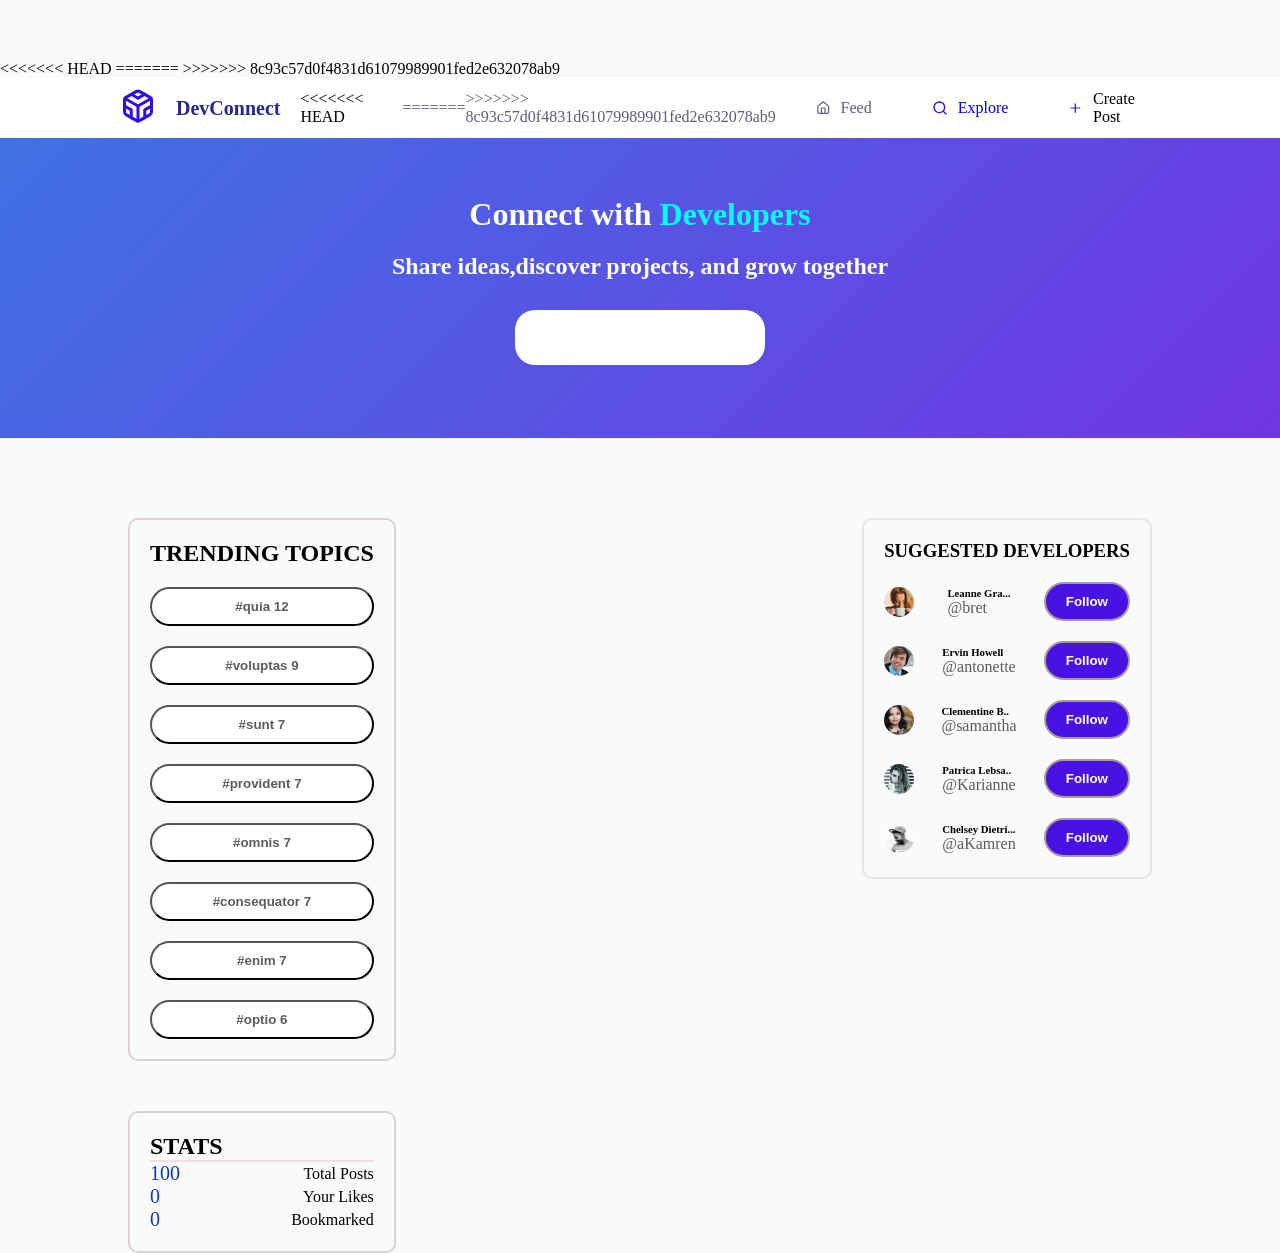
==== commit 53817341: "1" ====
--- a/index.html
+++ b/index.html
@@ -3,7 +3,11 @@
     <head>
         <meta charset="utf-8">
         <title>DevConnect</title>
+<<<<<<< HEAD
         <link rel="stylesheet" href="./style.scss/styles.css">
+=======
+        <link rel="stylesheet" href="style.css">
+>>>>>>> 8c93c57d0f4831d61079989901fed2e632078ab9
     </head>
     <body>
         <header>
@@ -17,7 +21,11 @@
             <div class="menu">
                 <span class="feed">
                     
+<<<<<<< HEAD
                         <a href="index.html">
+=======
+                        <a href="feed.html">
+>>>>>>> 8c93c57d0f4831d61079989901fed2e632078ab9
                             <svg xmlns="http://www.w3.org/2000/svg" width="16" height="16" viewBox="0 0 24 24" fill="none" stroke="currentColor" stroke-width="2" stroke-linecap="round" stroke-linejoin="round" class="lucide lucide-house-icon lucide-house"><path d="M15 21v-8a1 1 0 0 0-1-1h-4a1 1 0 0 0-1 1v8"/><path d="M3 10a2 2 0 0 1 .709-1.528l7-6a2 2 0 0 1 2.582 0l7 6A2 2 0 0 1 21 10v9a2 2 0 0 1-2 2H5a2 2 0 0 1-2-2z"/></svg>
                             <span>
                                 Feed
--- a/style.css
+++ b/style.css
@@ -0,0 +1,358 @@
+.sticky_head{
+    display: flex;
+    align-items: center;
+    justify-content: space-between;
+    padding-left: 20px;
+    padding-right: 100px;
+    height: 60px;
+    position:sticky;
+    top:0;
+    
+    z-index: 1000;
+    
+}
+.logo{
+    display: flex;
+    align-items: center;
+    gap:20px;
+    padding-left: 100px;
+}
+.logo_content{
+    color: rgb(39, 39, 142);
+    font-size: 20px;
+    font-weight: 700;
+}
+.menu{
+    display: flex;
+    align-items: center;
+    gap:20px;
+    
+}
+.feed{
+    display: flex;
+    align-items: center;
+    
+    
+    padding: 10px 20px 10px 20px;
+    border-radius: 5px;
+    
+}
+.feed a{
+    display: flex;
+    gap:10px;
+    align-items: center;
+    text-decoration: none;
+    color: rgb(93, 93, 130);
+}
+.feed:hover{
+    background-color: rgb(214, 214, 228);
+    color: rgb(159, 87, 214);
+}
+
+.explore{
+    display: flex;
+    align-items: center;
+    
+    gap:10px;
+    padding: 10px 20px 10px 20px;
+    border-radius: 5px;
+}
+.explore a{
+    display: flex;
+    gap:10px;
+    align-items: center;
+    text-decoration: none;
+}
+.explore:hover{
+    background-color: rgb(214, 214, 228);
+    color: rgb(142, 9, 224);
+}
+.create_post{
+    display: flex;
+    align-items: center;
+    gap:10px;
+    padding: 10px 20px 10px 20px;
+    border-radius: 5px;
+}
+.create_post a{
+    display: flex;
+    gap: 10px;
+    align-items: center;
+    text-decoration: none;
+    color: black;
+}
+.create_post:hover{
+    background-color: rgb(214, 214, 228);
+    color: rgb(159, 87, 214);
+}
+
+.blue_bar{
+    display: flex;
+    flex-direction: column;
+    align-items: center;
+    justify-content: center;
+    gap: 20px;
+    background-color: rgb(39, 39, 142);
+    width: 100%;
+    height:300px;
+    color:white;
+   
+}
+
+
+.blue_para_heading{
+    font-size: 50px;
+    font-weight: 700;
+
+}
+.blue_heading span{
+    color:aqua;
+}
+
+.input_bar{
+    display: flex;
+    align-items: center;
+    justify-content: center;
+    width: 100%;
+}
+.input_bar input{
+    width: 50%;
+    padding: 10px;
+    border-radius: 20px;
+    border: none;
+    
+    padding:20px 200px 20px 50px;
+}
+
+
+
+/* trending section */
+
+
+
+.feed_body{
+    display: flex;
+    align-items: flex-start;
+    padding-left: 10%;
+    padding-right: 10%;
+    padding-top: 50px;
+    gap:30px;
+    justify-content: center;
+    
+}
+
+.left_bar{
+    display: flex;
+    flex-direction: column;
+    gap:50px;
+    position: sticky;
+    top: 30px;
+}
+.trending_bar{
+    display: flex;
+    flex-direction: column;
+    justify-content: space-around;
+    gap: 20px;
+    padding: 20px;
+    border:2px solid rgb(219, 211, 211);
+    border-radius: 10px;
+    
+}
+.trending_bar button{
+    padding: 10px 20px 10px 20px;
+    border-radius: 20px;
+    border: 2px sloid  rgb(168, 154, 154);
+    background-color: white;
+    color: rgb(93, 91, 91);
+    font-weight: 700;
+}
+
+.trending_bar button:hover{
+    background-color: rgb(214, 214, 228);
+    color: rgb(142, 9, 224);
+    cursor: pointer;
+}
+
+.stats_bar{
+    display: flex;
+    flex-direction: column;
+    padding:20px 20px 20px 20px;
+    border:2px solid rgb(219, 211, 211);
+    border-radius: 10px;
+       
+}
+.stats_bar h2{
+    border-bottom: 2px solid rgb(243, 223, 223);
+}
+
+.stats_bar div{
+    display: flex;
+    align-items: center;
+    justify-content: space-between;
+    
+}
+.stats_bar div span{
+    font-size: 20px;
+    color: rgb(16, 54, 170);
+}
+
+
+
+.post_footer span svg {
+  transition: stroke 0.2s ease, fill 0.2s ease, transform 0.15s ease;
+  cursor: pointer;
+}
+
+.post_footer span:active svg {
+  transform: scale(0.9);
+}
+
+
+.middle_bar{
+  display: flex;
+  flex-direction: column;
+  
+  gap: 16px;          
+  flex-grow: 1;
+  padding: 20px;
+  
+}
+
+.post{
+  border: 2px solid rgb(229, 215, 215);
+  border-radius: 10px;
+  padding: 20px;
+  transition: transform 0.3s ease, box-shadow 0.3s ease;
+  background: #fff;
+}
+.post {
+  margin-bottom: 16px;   
+}
+.post:hover{
+  box-shadow: 0 0 6px blue;
+  transform: translateY(-5px);
+}
+
+.post_header{
+  display: flex;
+  align-items: center;
+}
+
+.post_header img{
+  width: 40px;
+  height: 40px;
+  border-radius: 50%;
+}
+
+.user_details{
+  display: flex;
+  flex-direction: column;
+  padding-left: 10px;
+}
+
+.user_details h6{
+  font-size: 20px;
+  margin: 0;
+}
+
+.user_details p{
+  font-size: 15px;
+  margin: 0;
+  color: rgb(93, 91, 91);
+}
+
+.post_body h4{
+  font-size: 18px;
+}
+
+.post_body p{
+  font-size: 15px;
+  color: rgb(93, 91, 91);
+}
+
+.post_footer{
+  display: flex;
+  align-items: center;
+  gap: 30px;
+  padding: 20px 0;
+}
+
+.user_details h6:hover,
+.post_body h4:hover{
+  color: blue;
+}
+
+
+
+
+
+
+
+
+
+
+
+
+
+
+
+
+
+
+
+
+
+/*right bar*/
+.right_bar{
+    display:flex;
+    flex-direction: column;
+    justify-content: flex-start;
+    gap:10px;
+    border:2px solid rgb(233, 230, 230);
+    border-radius: 10px;
+    width:fit-content;
+    
+    position: sticky;
+    top: 30px;
+}
+.Suggestions_bar{
+    display: flex;
+    flex-direction: column;
+    padding: 20px;
+}
+
+
+.developer_details{
+    display: flex;
+    align-items: center;
+    justify-content: space-between;
+    gap: 20px;
+    padding:0;
+    padding-top: 20px;
+}
+.developer_details img{
+    width: 30px;
+    height: 30px;
+    border-radius: 50%;
+}
+.developer_details div{
+    display: flex;
+    flex-direction: column;
+}
+.name h6{
+    margin:0;
+    margin-bottom: 0;
+}
+.name p{
+    margin:0;
+    color: rgb(93, 91, 91);
+}
+
+.developer_details button{
+    padding: 10px 20px 10px 20px;
+    border-radius: 20px;
+    border: 2px solid  rgb(168, 154, 154);
+    background-color: rgb(73, 17, 227);
+    color: white;
+    font-weight: 700;
+}
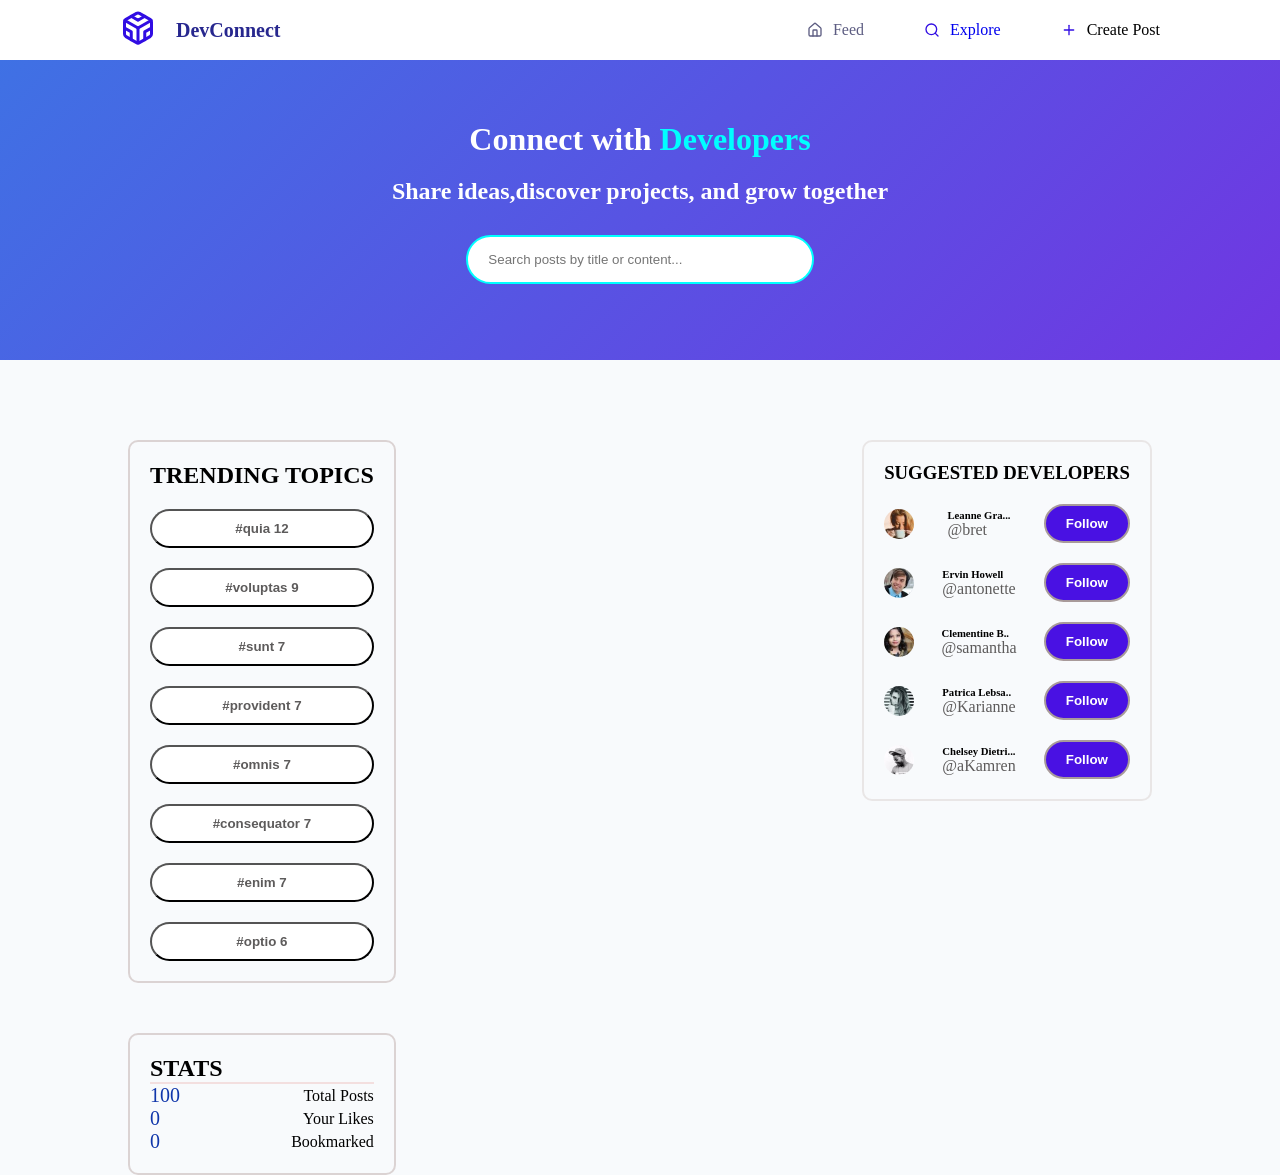
==== commit ad1c7424: "completed comment box" ====
--- a/index.html
+++ b/index.html
@@ -3,11 +3,7 @@
     <head>
         <meta charset="utf-8">
         <title>DevConnect</title>
-<<<<<<< HEAD
         <link rel="stylesheet" href="./style.scss/styles.css">
-=======
-        <link rel="stylesheet" href="style.css">
->>>>>>> 8c93c57d0f4831d61079989901fed2e632078ab9
     </head>
     <body>
         <header>
@@ -21,11 +17,7 @@
             <div class="menu">
                 <span class="feed">
                     
-<<<<<<< HEAD
                         <a href="index.html">
-=======
-                        <a href="feed.html">
->>>>>>> 8c93c57d0f4831d61079989901fed2e632078ab9
                             <svg xmlns="http://www.w3.org/2000/svg" width="16" height="16" viewBox="0 0 24 24" fill="none" stroke="currentColor" stroke-width="2" stroke-linecap="round" stroke-linejoin="round" class="lucide lucide-house-icon lucide-house"><path d="M15 21v-8a1 1 0 0 0-1-1h-4a1 1 0 0 0-1 1v8"/><path d="M3 10a2 2 0 0 1 .709-1.528l7-6a2 2 0 0 1 2.582 0l7 6A2 2 0 0 1 21 10v9a2 2 0 0 1-2 2H5a2 2 0 0 1-2-2z"/></svg>
                             <span>
                                 Feed
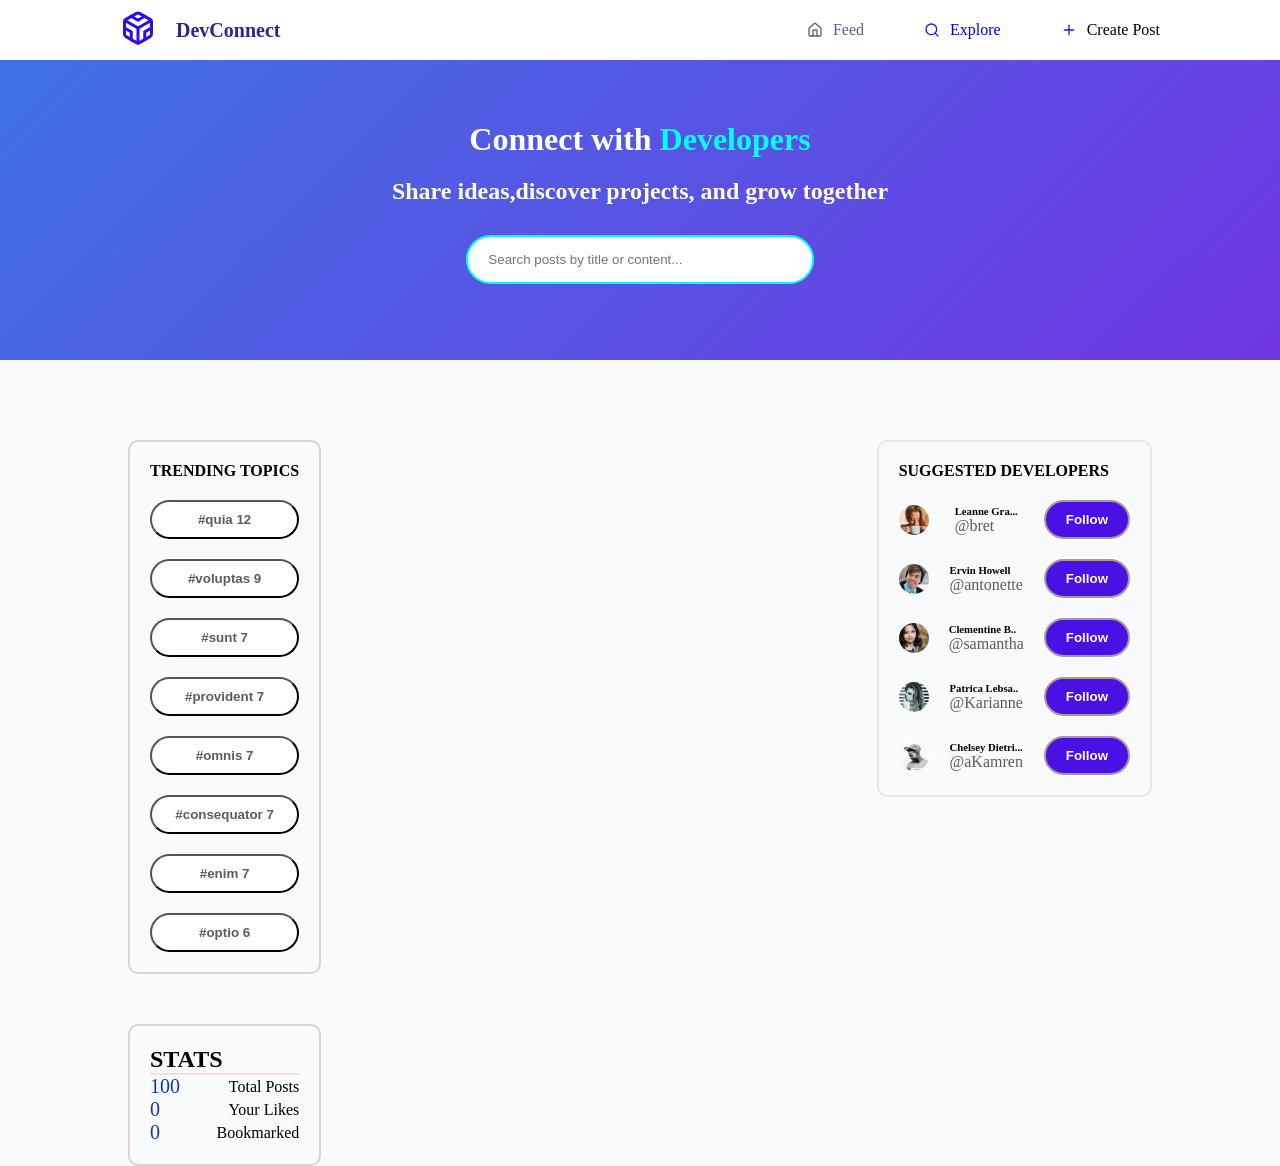
==== commit 815cddb1: "updated project files" ====
--- a/index.html
+++ b/index.html
@@ -64,15 +64,15 @@
         <div class="feed_body">
             <div class="left_bar">
                 <div class="trending_bar">
-                    <h2>TRENDING TOPICS</h2>
-                    <button>#quia <span>12</span></button>
-                    <button>#voluptas <span>9</span></button>
-                    <button>#sunt <span>7</span></button>
-                    <button>#provident <span>7</span></button>
-                    <button>#omnis <span>7</span></button>
-                    <button>#consequator <span>7</span></button>
-                    <button>#enim <span>7</span></button>
-                    <button>#optio <span>6</span></button>
+                    <h4>TRENDING TOPICS</h4>
+                    <button class="trend-btn active" data-tag="quia">#quia <span>12</span></button>
+                    <button class="trend-btn" data-tag="voluptas">#voluptas <span>9</span></button>
+                    <button class="trend-btn" data-tag="sunt">#sunt <span>7</span></button>
+                    <button class="trend-btn" data-tag="provident">#provident <span>7</span></button>
+                    <button class="trend-btn" data-tag="omnis">#omnis <span>7</span></button>
+                    <button class="trend-btn" data-tag="consequator">#consequator <span>7</span></button>
+                    <button class="trend-btn" data-tag="enim">#enim <span>7</span></button>
+                    <button class="trend-btn" data-tag="optio">#optio <span>6</span></button>
 
                 </div> 
                 <div class="stats_bar">
@@ -94,7 +94,7 @@
                 </div>
             <div class="right_bar">
                 <div class="Suggestions_bar">
-                    <h3>SUGGESTED DEVELOPERS</h3>
+                    <h4>SUGGESTED DEVELOPERS</h4>
                     <div class="developer_details">
                         <img src="img/60.jpeg">
                         <div class="name">
